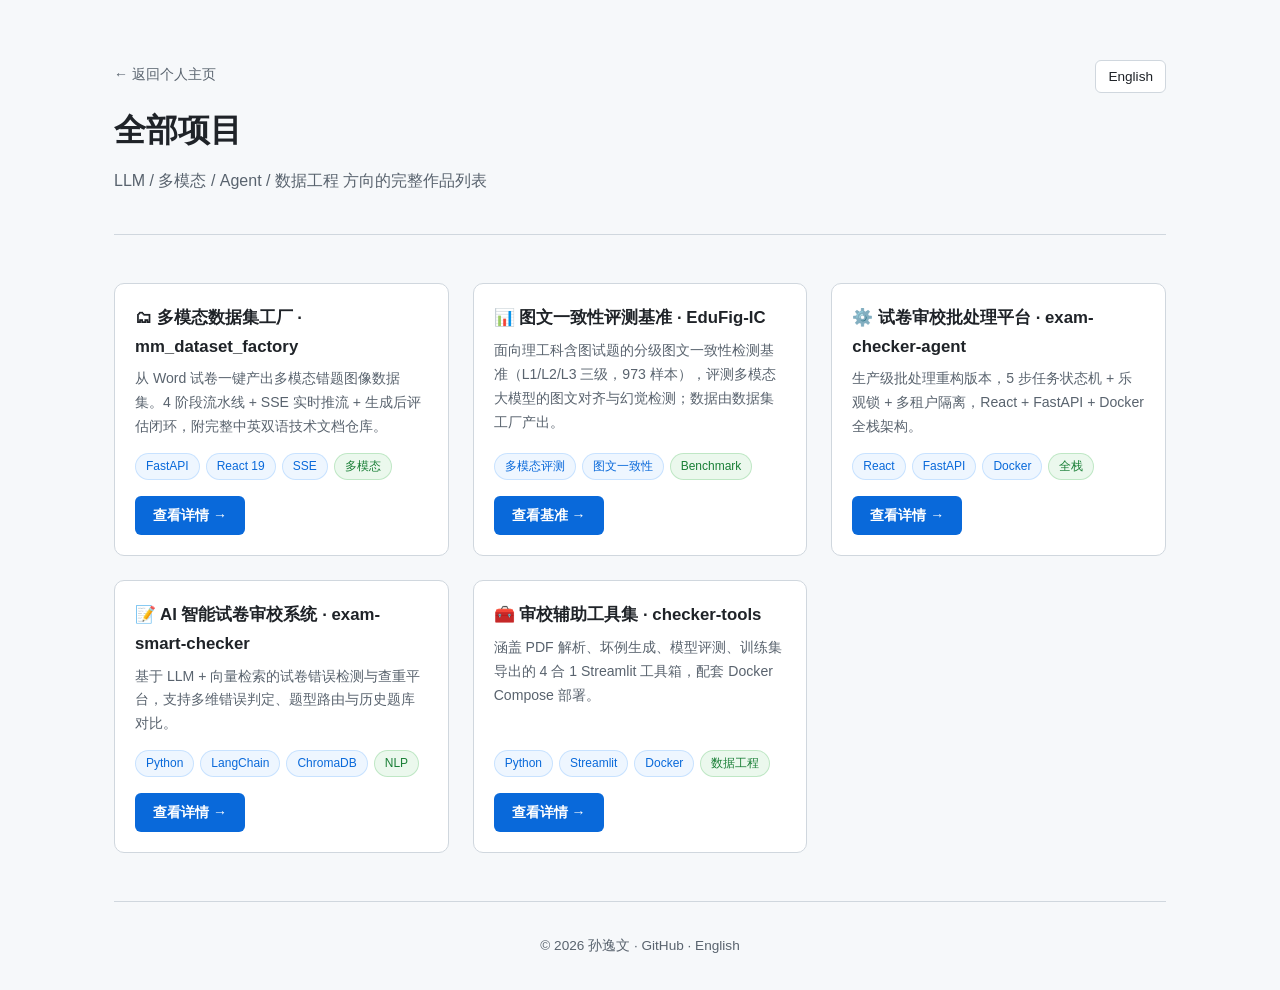
==== projects/index.html @ 8794e148 "feat: add EduFig-IC benchmark to homepage (3 featured + more page), link from dataset-factory - proj" ====
<!DOCTYPE html>
<html lang="zh-CN">
<head>
<meta charset="UTF-8">
<meta name="viewport" content="width=device-width, initial-scale=1.0">
<title>项目 · 孙逸文 (Yiwen Sun)</title>
<meta name="description" content="孙逸文的项目集合：多模态数据集工厂、EduFig-IC 图文一致性评测基准、试卷审校批处理平台、AI 智能试卷审校系统、审校辅助工具集。">
<link rel="stylesheet" href="../assets/css/style.css">
</head>
<body>

<div class="container">

  <header class="detail-hero">
    <a class="back-link" href="../index.html">← 返回个人主页</a>
    <a class="lang-btn" href="index.en.html" style="float:right;text-decoration:none">English</a>
    <h1>全部项目</h1>
    <p class="sub">LLM / 多模态 / Agent / 数据工程 方向的完整作品列表</p>
  </header>

  <main class="detail-content">
    <div class="grid">

      <div class="card">
        <div class="card-body">
          <div class="card-title">🗂 多模态数据集工厂 · mm_dataset_factory</div>
          <div class="card-desc">从 Word 试卷一键产出多模态错题图像数据集。4 阶段流水线 + SSE 实时推流 + 生成后评估闭环，附完整中英双语技术文档仓库。</div>
          <div class="tag-list"><span class="tag">FastAPI</span><span class="tag">React 19</span><span class="tag">SSE</span><span class="tag green">多模态</span></div>
          <a class="btn" href="mm-dataset-factory/index.html">查看详情 →</a>
        </div>
      </div>

      <div class="card">
        <div class="card-body">
          <div class="card-title">📊 图文一致性评测基准 · EduFig-IC</div>
          <div class="card-desc">面向理工科含图试题的分级图文一致性检测基准（L1/L2/L3 三级，973 样本），评测多模态大模型的图文对齐与幻觉检测；数据由数据集工厂产出。</div>
          <div class="tag-list"><span class="tag">多模态评测</span><span class="tag">图文一致性</span><span class="tag green">Benchmark</span></div>
          <a class="btn" href="../edufig-ic/">查看基准 →</a>
        </div>
      </div>

      <div class="card">
        <div class="card-body">
          <div class="card-title">⚙️ 试卷审校批处理平台 · exam-checker-agent</div>
          <div class="card-desc">生产级批处理重构版本，5 步任务状态机 + 乐观锁 + 多租户隔离，React + FastAPI + Docker 全栈架构。</div>
          <div class="tag-list"><span class="tag">React</span><span class="tag">FastAPI</span><span class="tag">Docker</span><span class="tag green">全栈</span></div>
          <a class="btn" href="exam-checker-agent/index.html">查看详情 →</a>
        </div>
      </div>

      <div class="card">
        <div class="card-body">
          <div class="card-title">📝 AI 智能试卷审校系统 · exam-smart-checker</div>
          <div class="card-desc">基于 LLM + 向量检索的试卷错误检测与查重平台，支持多维错误判定、题型路由与历史题库对比。</div>
          <div class="tag-list"><span class="tag">Python</span><span class="tag">LangChain</span><span class="tag">ChromaDB</span><span class="tag green">NLP</span></div>
          <a class="btn" href="exam-smart-checker/index.html">查看详情 →</a>
        </div>
      </div>

      <div class="card">
        <div class="card-body">
          <div class="card-title">🧰 审校辅助工具集 · checker-tools</div>
          <div class="card-desc">涵盖 PDF 解析、坏例生成、模型评测、训练集导出的 4 合 1 Streamlit 工具箱，配套 Docker Compose 部署。</div>
          <div class="tag-list"><span class="tag">Python</span><span class="tag">Streamlit</span><span class="tag">Docker</span><span class="tag green">数据工程</span></div>
          <a class="btn" href="checker-tools/index.html">查看详情 →</a>
        </div>
      </div>

    </div>
  </main>

  <footer>
    © 2026 孙逸文 · <a href="https://github.com/CODE-BULIAO" target="_blank">GitHub</a> · <a href="index.en.html">English</a>
  </footer>

</div>

<script src="../assets/js/main.js"></script>
</body>
</html>
---- assets/css/style.css ----
/* ── Reset & base ── */
*, *::before, *::after { box-sizing: border-box; margin: 0; padding: 0; }

:root {
  --bg:       #f6f8fa;
  --surface:  #ffffff;
  --border:   #d0d7de;
  --text:     #1f2328;
  --muted:    #59636e;
  --accent:   #0969da;
  --accent2:  #1a7f37;
  --danger:   #cf222e;
  --radius:   10px;
  --shadow:   0 6px 24px rgba(140,149,159,.25);
}

html { scroll-behavior: smooth; }

body {
  background: var(--bg);
  color: var(--text);
  font-family: -apple-system, BlinkMacSystemFont, "Segoe UI", Roboto,
               "Helvetica Neue", Arial, "Noto Sans SC", sans-serif;
  line-height: 1.7;
  min-height: 100vh;
}

a { color: var(--accent); text-decoration: none; }
a:hover { text-decoration: underline; }

/* ── Layout ── */
.container { max-width: 1100px; margin: 0 auto; padding: 0 24px; }

/* ── Nav ── */
nav {
  position: sticky; top: 0; z-index: 100;
  background: rgba(255,255,255,.85);
  backdrop-filter: blur(12px);
  border-bottom: 1px solid var(--border);
}
.nav-inner {
  display: flex; align-items: center; justify-content: space-between;
  height: 60px;
}
.nav-brand { font-size: 1.1rem; font-weight: 700; color: var(--text); }
.nav-links { display: flex; gap: 20px; align-items: center; }
.nav-links a { font-size: .9rem; color: var(--muted); transition: color .2s; }
.nav-links a:hover { color: var(--text); text-decoration: none; }
.lang-btn {
  background: var(--surface);
  border: 1px solid var(--border);
  color: var(--text);
  padding: 4px 12px;
  border-radius: 6px;
  font-size: .85rem;
  cursor: pointer;
  transition: border-color .2s;
}
.lang-btn:hover { border-color: var(--accent); }

/* ── Hero ── */
.hero {
  padding: 80px 0 60px;
  text-align: center;
}
.hero-avatar {
  width: 80px; height: 80px;
  border-radius: 50%;
  background: linear-gradient(135deg, var(--accent), var(--accent2));
  display: flex; align-items: center; justify-content: center;
  font-size: 2rem; margin: 0 auto 20px;
}
.hero h1 { font-size: 2.4rem; font-weight: 800; margin-bottom: 10px; }
.hero h1 span { color: var(--accent); }
.hero p { font-size: 1.1rem; color: var(--muted); max-width: 540px; margin: 0 auto 28px; }
.hero-tags { display: flex; gap: 10px; justify-content: center; flex-wrap: wrap; }
.hero-tag {
  background: var(--surface);
  border: 1px solid var(--border);
  padding: 4px 14px; border-radius: 999px;
  font-size: .82rem; color: var(--muted);
}

/* ── Section ── */
.section { padding: 48px 0; }
.section-title {
  font-size: 1.4rem; font-weight: 700; margin-bottom: 32px;
  display: flex; align-items: center; gap: 10px;
}
.section-title::after {
  content: ''; flex: 1; height: 1px; background: var(--border);
}

/* ── Project grid ── */
.grid {
  display: grid;
  grid-template-columns: repeat(auto-fill, minmax(300px, 1fr));
  gap: 24px;
}
.card {
  background: var(--surface);
  border: 1px solid var(--border);
  border-radius: var(--radius);
  overflow: hidden;
  display: flex; flex-direction: column;
  transition: transform .2s, border-color .2s, box-shadow .2s;
}
.card:hover {
  transform: translateY(-4px);
  border-color: var(--accent);
  box-shadow: var(--shadow);
}
.card-cover {
  width: 100%; height: 180px; object-fit: cover;
  background: linear-gradient(135deg, #eef1f5 0%, #e2e7ee 100%);
  display: flex; align-items: center; justify-content: center;
  font-size: 3rem; color: var(--border);
}
.card-cover img { width: 100%; height: 100%; object-fit: cover; }
.card-body { padding: 20px; flex: 1; display: flex; flex-direction: column; }
.card-title { font-size: 1.05rem; font-weight: 700; margin-bottom: 6px; }
.card-desc { font-size: .88rem; color: var(--muted); margin-bottom: 14px; flex: 1; }
.tag-list { display: flex; flex-wrap: wrap; gap: 6px; margin-bottom: 16px; }
.tag {
  background: rgba(88,166,255,.1);
  border: 1px solid rgba(88,166,255,.25);
  color: var(--accent);
  font-size: .75rem; padding: 2px 10px; border-radius: 999px;
}
.tag.green {
  background: rgba(63,185,80,.1);
  border-color: rgba(63,185,80,.25);
  color: var(--accent2);
}
.btn {
  display: inline-block;
  background: var(--accent);
  color: #ffffff;
  padding: 8px 18px; border-radius: 6px;
  font-size: .875rem; font-weight: 600;
  transition: opacity .2s;
  align-self: flex-start;
}
.btn:hover { opacity: .85; text-decoration: none; }
.btn-outline {
  background: transparent;
  border: 1px solid var(--accent);
  color: var(--accent);
}
.btn-outline:hover { background: rgba(88,166,255,.1); }

/* ── Project detail page ── */
.detail-hero {
  padding: 60px 0 40px;
  border-bottom: 1px solid var(--border);
}
.back-link { font-size: .875rem; color: var(--muted); margin-bottom: 16px; display: inline-block; }
.back-link:hover { color: var(--text); }
.detail-hero h1 { font-size: 2rem; font-weight: 800; margin-bottom: 10px; }
.detail-hero .sub { color: var(--muted); font-size: 1rem; }

.detail-content { padding: 48px 0; }
.detail-content h2 {
  font-size: 1.2rem; font-weight: 700; margin: 36px 0 14px;
  padding-bottom: 8px; border-bottom: 1px solid var(--border);
  color: var(--accent);
}
.detail-content h2:first-child { margin-top: 0; }
.detail-content p { margin-bottom: 14px; color: var(--text); }
.detail-content ul, .detail-content ol { padding-left: 22px; margin-bottom: 14px; }
.detail-content li { margin-bottom: 6px; }
.detail-content code {
  background: rgba(27,31,36,.06);
  color: #cf222e;
  padding: 1px 6px; border-radius: 4px;
  font-family: "SFMono-Regular", Consolas, monospace;
  font-size: .875em;
}
.detail-content pre {
  background: var(--surface);
  border: 1px solid var(--border);
  border-radius: var(--radius);
  padding: 16px; overflow-x: auto;
  margin-bottom: 18px;
}
.detail-content pre code { background: none; padding: 0; }

.screenshot-grid {
  display: grid;
  grid-template-columns: repeat(auto-fill, minmax(260px, 1fr));
  gap: 16px; margin-bottom: 24px;
}
.screenshot-item {
  border-radius: var(--radius);
  overflow: hidden;
  border: 1px solid var(--border);
  background: var(--surface);
}
.screenshot-item img { width: 100%; display: block; }
.screenshot-caption {
  padding: 8px 12px; font-size: .78rem; color: var(--muted); text-align: center;
}
.placeholder-img {
  width: 100%; height: 160px;
  background: linear-gradient(135deg, #eef1f5 0%, #e2e7ee 100%);
  display: flex; align-items: center; justify-content: center;
  color: var(--border); font-size: .8rem; flex-direction: column; gap: 8px;
}
.placeholder-img svg { width: 36px; height: 36px; opacity: .4; }

.info-box {
  background: rgba(88,166,255,.07);
  border: 1px solid rgba(88,166,255,.2);
  border-radius: var(--radius);
  padding: 16px 20px; margin-bottom: 20px;
}
.info-box.green {
  background: rgba(63,185,80,.07);
  border-color: rgba(63,185,80,.2);
}

/* ── Arch diagram ── */
.arch-box {
  background: var(--surface);
  border: 1px solid var(--border);
  border-radius: var(--radius);
  padding: 20px; font-family: monospace;
  font-size: .82rem; line-height: 1.8; white-space: pre;
  overflow-x: auto; margin-bottom: 20px; color: var(--text);
}

/* ── Footer ── */
footer {
  border-top: 1px solid var(--border);
  padding: 32px 0; text-align: center;
  color: var(--muted); font-size: .85rem;
}
footer a { color: var(--muted); }
footer a:hover { color: var(--accent); }

/* ── Lightbox ── */
.lb-trigger {
  cursor: zoom-in;
  transition: opacity .2s, transform .2s;
  display: block; width: 100%;
}
.lb-trigger:hover { opacity: .9; transform: scale(1.01); }

#lightbox {
  display: none;
  position: fixed; inset: 0; z-index: 9999;
  background: rgba(0,0,0,.88);
  align-items: center; justify-content: center;
  padding: 24px;
}
#lightbox.open { display: flex; }
#lightbox img {
  max-width: min(92vw, 1200px);
  max-height: 88vh;
  border-radius: 8px;
  box-shadow: 0 8px 48px rgba(0,0,0,.7);
  object-fit: contain;
}
#lb-close {
  position: fixed; top: 16px; right: 20px;
  background: rgba(255,255,255,.15); border: none;
  color: #fff; font-size: 1.6rem; line-height: 1;
  width: 40px; height: 40px; border-radius: 50%;
  cursor: pointer; display: flex; align-items: center; justify-content: center;
  transition: background .2s; z-index: 10001;
}
#lb-close:hover { background: rgba(255,255,255,.3); }
#lb-prev, #lb-next {
  position: fixed; top: 50%; transform: translateY(-50%);
  background: rgba(255,255,255,.15); border: none;
  color: #fff; font-size: 2.8rem; line-height: 1;
  width: 52px; height: 52px; border-radius: 50%;
  cursor: pointer; display: flex; align-items: center; justify-content: center;
  transition: background .2s; z-index: 10001;
  user-select: none;
}
#lb-prev:hover, #lb-next:hover { background: rgba(255,255,255,.3); }
#lb-prev { left: 20px; }
#lb-next { right: 20px; }
#lb-caption {
  position: fixed; bottom: 20px; left: 50%; transform: translateX(-50%);
  color: rgba(255,255,255,.75); font-size: .85rem;
  background: rgba(0,0,0,.45); padding: 4px 16px; border-radius: 20px;
  pointer-events: none; white-space: nowrap; max-width: 80vw;
  overflow: hidden; text-overflow: ellipsis;
}

/* ── Callout boxes ── */
.callout {
  border-left: 3px solid var(--accent);
  background: rgba(88,166,255,.06);
  padding: 12px 16px; border-radius: 0 8px 8px 0;
  margin-bottom: 18px; font-size: .9rem;
}
.callout.green { border-color: var(--accent2); background: rgba(63,185,80,.06); }
.callout.orange { border-color: #e3b341; background: rgba(227,179,65,.06); }
.callout strong { display: block; margin-bottom: 4px; }

/* ── Pipeline steps ── */
.pipeline {
  display: flex; flex-wrap: wrap; gap: 0; margin-bottom: 20px;
  border: 1px solid var(--border); border-radius: var(--radius); overflow: hidden;
}
.pipeline-step {
  flex: 1; min-width: 100px;
  padding: 12px 10px; text-align: center;
  background: var(--surface); font-size: .8rem;
  border-right: 1px solid var(--border); position: relative;
}
.pipeline-step:last-child { border-right: none; }
.pipeline-step .step-num {
  display: block; font-size: .7rem; color: var(--muted); margin-bottom: 4px;
}
.pipeline-step .step-name { font-weight: 600; color: var(--text); }
.pipeline-step .step-desc { color: var(--muted); font-size: .75rem; margin-top: 4px; }
.pipeline-step::after {
  content: '→';
  position: absolute; right: -10px; top: 50%; transform: translateY(-50%);
  color: var(--muted); font-size: .9rem; z-index: 1;
}
.pipeline-step:last-child::after { display: none; }

/* ── Feature list ── */
.feature-grid {
  display: grid; grid-template-columns: repeat(auto-fill, minmax(260px, 1fr));
  gap: 14px; margin-bottom: 20px;
}
.feature-card {
  background: var(--surface); border: 1px solid var(--border);
  border-radius: var(--radius); padding: 16px;
}
.feature-card .fc-icon { font-size: 1.4rem; margin-bottom: 8px; }
.feature-card .fc-title { font-weight: 700; font-size: .9rem; margin-bottom: 6px; }
.feature-card .fc-desc { font-size: .82rem; color: var(--muted); }

/* ── CV-style entries (used by homepage sections) ── */
.entry { margin-bottom: 18px; }
.entry-head { display: flex; justify-content: space-between; flex-wrap: wrap; gap: 4px 12px; font-weight: 700; font-size: .98rem; }
.entry-head .when { color: var(--muted); font-weight: 500; font-size: .84rem; white-space: nowrap; }
.tagline { color: var(--accent2); font-size: .82rem; margin: 2px 0 8px; font-weight: 600; }
.entry ul { padding-left: 20px; margin: 4px 0; }
.entry li { margin-bottom: 5px; font-size: .9rem; color: var(--text); }
.edu-row {
  display: flex; justify-content: space-between; flex-wrap: wrap; gap: 4px 12px;
  padding: 9px 0; border-bottom: 1px dashed var(--border); font-size: .9rem;
}
.edu-row .when { color: var(--muted); font-size: .84rem; white-space: nowrap; }
.pub-list { padding-left: 20px; margin: 0; }
.pub-list li { margin-bottom: 8px; font-size: .9rem; }
.skill-list { padding-left: 20px; margin: 0; }
.skill-list li { margin-bottom: 7px; font-size: .9rem; color: var(--text); }

/* ── Personal homepage: sidebar + content ── */
.layout {
  display: flex; gap: 52px;
  max-width: 1120px; margin: 0 auto; padding: 0 24px;
  align-items: flex-start;
}
.sidebar {
  position: sticky; top: 0; align-self: flex-start;
  width: 290px; flex-shrink: 0; height: 100vh;
  padding: 52px 8px 28px 0;
  display: flex; flex-direction: column; gap: 16px;
  overflow-y: auto;
}
.sidebar .avatar {
  width: 156px; height: 156px; border-radius: 50%;
  object-fit: cover; object-position: top center;
  border: 4px solid var(--surface); box-shadow: var(--shadow);
}
.s-name { font-size: 1.55rem; font-weight: 800; line-height: 1.25; }
.s-name .en { display: block; font-size: .95rem; color: var(--muted); font-weight: 500; margin-top: 3px; }
.s-title { font-size: .9rem; color: var(--text); font-weight: 600; }
.s-affil { font-size: .84rem; color: var(--muted); }
.s-bio { font-size: .82rem; color: var(--muted); line-height: 1.65; }
.side-nav { display: flex; flex-direction: column; gap: 1px; margin: 4px 0; border-left: 2px solid var(--border); }
.side-nav a { padding: 5px 14px; font-size: .9rem; color: var(--muted); border-left: 2px solid transparent; margin-left: -2px; }
.side-nav a:hover { color: var(--text); text-decoration: none; }
.side-nav a.active { color: var(--accent); border-left-color: var(--accent); font-weight: 600; }
.side-links { display: flex; flex-wrap: wrap; gap: 10px 16px; align-items: center; margin-top: auto; padding-top: 14px; border-top: 1px solid var(--border); }
.side-links a { font-size: .85rem; color: var(--muted); }
.side-links a:hover { color: var(--accent); }

.content { flex: 1; min-width: 0; max-width: 740px; padding: 52px 0 72px; }
.intro-hi { font-size: 1.7rem; font-weight: 800; margin-bottom: 10px; }
.home-section { margin-bottom: 40px; scroll-margin-top: 20px; }
.home-section > h2 {
  font-size: 1.18rem; font-weight: 700; color: var(--text);
  margin: 0 0 16px; padding-bottom: 8px;
  border-bottom: 2px solid var(--accent); display: inline-block;
}
.home-section p { color: var(--text); margin-bottom: 12px; }

.proj-list { display: flex; flex-direction: column; gap: 14px; }
.proj-item {
  background: var(--surface); border: 1px solid var(--border);
  border-radius: var(--radius); padding: 16px 18px;
  transition: border-color .2s, box-shadow .2s, transform .2s;
}
.proj-item:hover { border-color: var(--accent); box-shadow: var(--shadow); transform: translateY(-2px); }
.proj-item .p-head { display: flex; justify-content: space-between; align-items: baseline; gap: 10px; flex-wrap: wrap; }
.proj-item .p-title { font-weight: 700; font-size: 1rem; }
.proj-item .p-link { font-size: .85rem; white-space: nowrap; font-weight: 600; }
.proj-item .p-desc { font-size: .88rem; color: var(--muted); margin: 6px 0 10px; }
.proj-item .tag-list { margin-bottom: 0; }
.proj-item .p-note {
  font-size: .82rem; margin: 0 0 10px;
  background: rgba(63,185,80,.08); border-left: 3px solid var(--accent2);
  padding: 7px 12px; border-radius: 0 6px 6px 0; color: var(--text);
}
.proj-item.featured-bench { border-color: rgba(126,87,194,.4); }
.proj-more { margin-top: 6px; }

@media (max-width: 900px) {
  .layout { flex-direction: column; gap: 0; }
  .sidebar {
    position: static; width: 100%; height: auto;
    flex-direction: row; flex-wrap: wrap; align-items: center;
    gap: 6px 16px; padding: 28px 0 18px; border-bottom: 1px solid var(--border);
  }
  .sidebar .avatar { width: 88px; height: 88px; }
  .s-bio { width: 100%; order: 5; }
  .side-nav { flex-direction: row; flex-wrap: wrap; border-left: none; width: 100%; order: 6; gap: 2px 4px; }
  .side-nav a { border-left: none; border-bottom: 2px solid transparent; margin-left: 0; padding: 4px 10px; }
  .side-nav a.active { border-left: none; border-bottom-color: var(--accent); }
  .side-links { margin-top: 0; width: 100%; order: 7; border-top: none; padding-top: 4px; }
  .content { padding: 28px 0 52px; max-width: 100%; }
}

/* ── Responsive ── */
@media (max-width: 640px) {
  .hero h1 { font-size: 1.7rem; }
  .grid { grid-template-columns: 1fr; }
  .nav-links .hide-sm { display: none; }
  .pipeline { flex-direction: column; }
  .pipeline-step::after { content: '↓'; right: auto; left: 50%; top: auto; bottom: -14px; transform: translateX(-50%); }
}
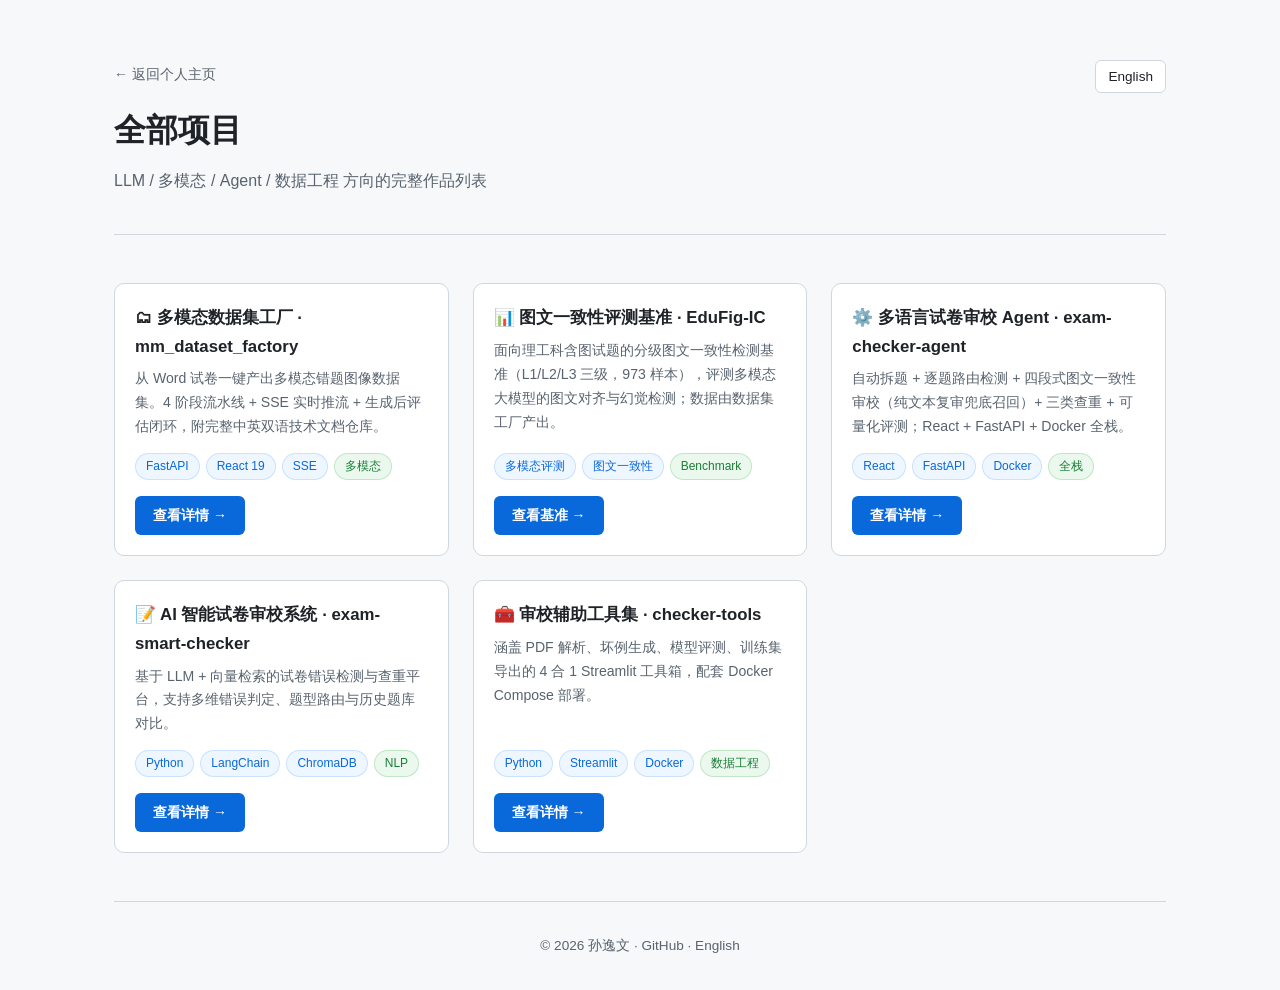
==== commit a9b9efbd: "优化 exam-checker-agent 项目页：补图片审校/Agent剖析/错误类别/量化指标，链接新文档仓库 Co-Authored-By: Claude Opus 4.8 <noreply@a" ====
--- a/projects/index.html
+++ b/projects/index.html
@@ -41,8 +41,8 @@
 
       <div class="card">
         <div class="card-body">
-          <div class="card-title">⚙️ 试卷审校批处理平台 · exam-checker-agent</div>
-          <div class="card-desc">生产级批处理重构版本，5 步任务状态机 + 乐观锁 + 多租户隔离，React + FastAPI + Docker 全栈架构。</div>
+          <div class="card-title">⚙️ 多语言试卷审校 Agent · exam-checker-agent</div>
+          <div class="card-desc">自动拆题 + 逐题路由检测 + 四段式图文一致性审校（纯文本复审兜底召回）+ 三类查重 + 可量化评测；React + FastAPI + Docker 全栈。</div>
           <div class="tag-list"><span class="tag">React</span><span class="tag">FastAPI</span><span class="tag">Docker</span><span class="tag green">全栈</span></div>
           <a class="btn" href="exam-checker-agent/index.html">查看详情 →</a>
         </div>
